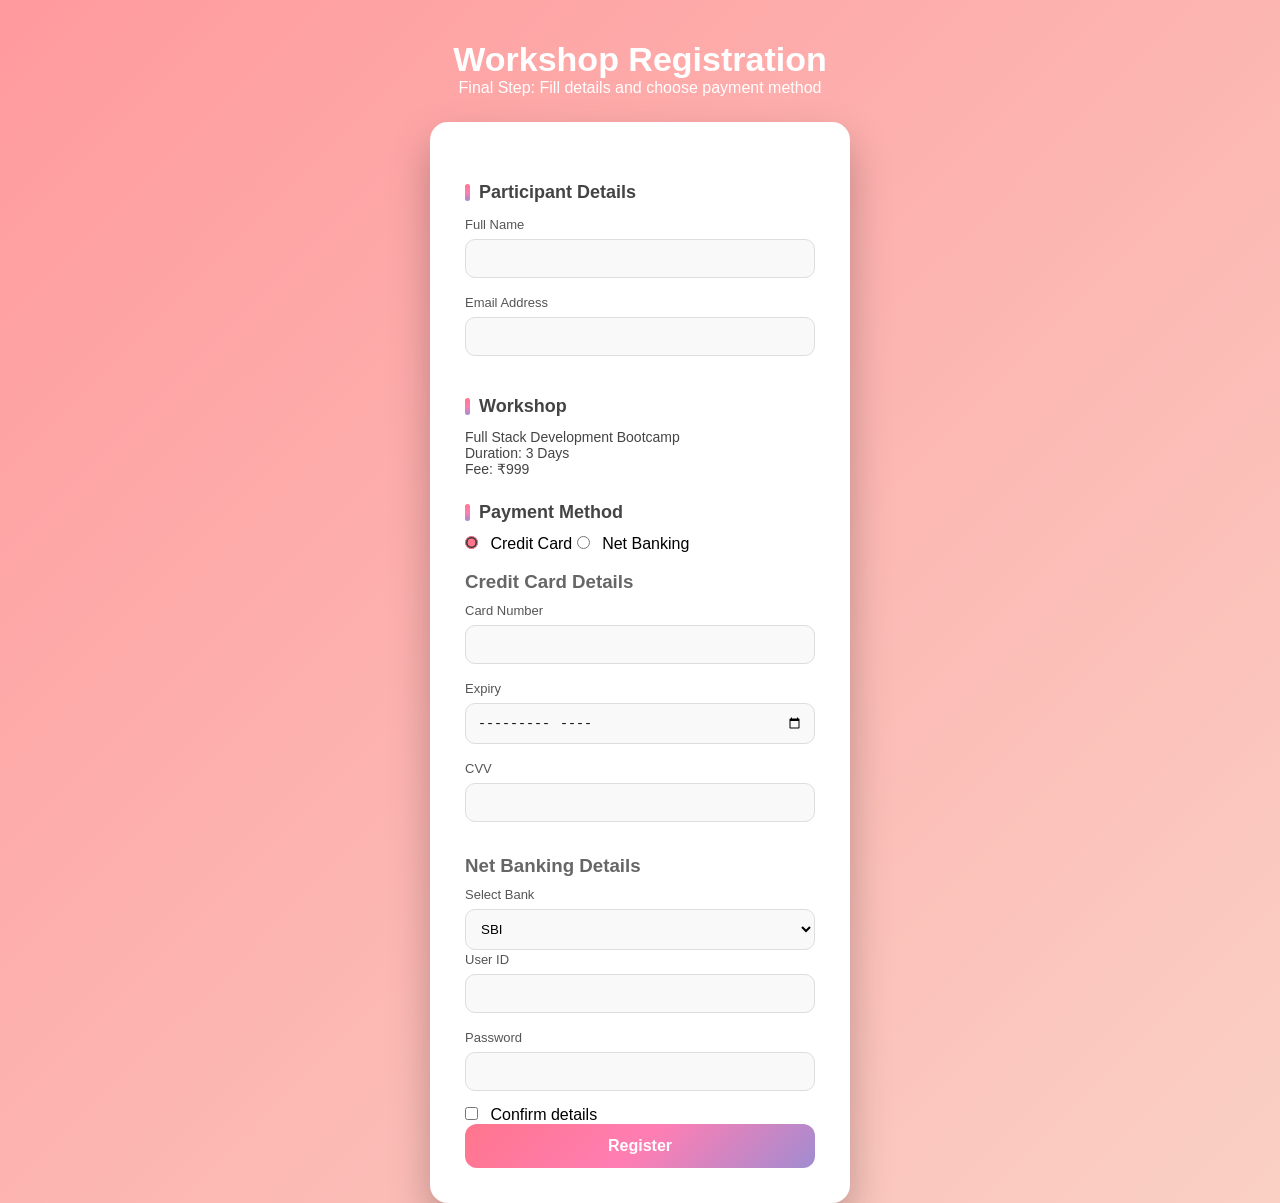
==== mod2/index.html @ 2493c2d2 "completed module 2" ====
<!DOCTYPE html>
<html lang="en">
<head>
    <meta charset="UTF-8">
    <meta name="viewport" content="width=device-width, initial-scale=1.0">
    <title>Workshop Registration</title>
    <link rel="stylesheet" href="style.css">
</head>
<body><h1>Workshop Registration</h1>
<p>Final Step: Fill details and choose payment method</p><form>

<h2>Participant Details</h2>

<label>Full Name</label><br>
<input type="text" required><br><br>

<label>Email Address</label><br>
<input type="email" required><br><br><h2>Workshop</h2>
<p>Full Stack Development Bootcamp</p>
<p>Duration: 3 Days</p>
<p>Fee: ₹999</p><h2>Payment Method</h2>

<input type="radio" name="pay" checked> Credit Card<br>
<input type="radio" name="pay"> Net Banking<br><br><h3>Credit Card Details</h3>

<label>Card Number</label><br>
<input type="text"><br><br>

<label>Expiry</label><br>
<input type="month"><br><br>

<label>CVV</label><br>
<input type="password"><br><br><h3>Net Banking Details</h3>

<label>Select Bank</label><br>
<select>
<option>SBI</option>
<option>HDFC</option>
<option>ICICI</option>
</select><br><br><label>User ID</label><br>
<input type="text"><br><br><label>Password</label><br>
<input type="password"><br><br><input type="checkbox" required> Confirm details<br><br><button type="submit">Register</button>

</form>

</body>
</html>
---- mod2/style.css ----
* {
    margin: 0;
    padding: 0;
    box-sizing: border-box;
}


body {
    font-family: 'Poppins', sans-serif;
    background: linear-gradient(135deg, #ff9a9e, #fad0c4, #a18cd1, #fbc2eb);
    background-size: 300% 300%;
    animation: gradientMove 8s ease infinite;
    min-height: 100vh;
    display: flex;
    flex-direction: column;
    align-items: center;
}


@keyframes gradientMove {
    0% { background-position: 0% 50%; }
    50% { background-position: 100% 50%; }
    100% { background-position: 0% 50%; }
}


h1 {
    margin-top: 40px;
    color: #fff;
    font-size: 34px;
    font-weight: 600;
}

body > p {
    color: #fff;
    margin-bottom: 25px;
}


form {
    background: #ffffff;
    width: 420px;
    padding: 35px;
    border-radius: 18px;
    box-shadow: 0 20px 40px rgba(0,0,0,0.25);
    transition: 0.3s;
}


form:hover {
    transform: translateY(-5px);
}


form h2 {
    margin-top: 25px;
    margin-bottom: 12px;
    color: #444;
    font-size: 18px;
    position: relative;
    padding-left: 14px;
}


form h2::before {
    content: "";
    position: absolute;
    left: 0;
    top: 2px;
    height: 80%;
    width: 5px;
    background: linear-gradient(#ff758c, #ff7eb3, #a18cd1);
    border-radius: 3px;
}

form h3 {
    margin-top: 18px;
    margin-bottom: 8px;
    color: #666;
}


label {
    font-size: 13px;
    color: #555;
}

input[type="text"],
input[type="email"],
input[type="password"],
input[type="month"],
select {
    width: 100%;
    padding: 11px;
    margin-top: 6px;
    border-radius: 10px;
    border: 1px solid #ddd;
    background: #f9f9f9;
    transition: 0.25s;
}


input:focus,
select:focus {
    border-color: #ff758c;
    background: #fff;
    box-shadow: 0 0 10px rgba(255, 117, 140, 0.4);
    outline: none;
}


input[type="radio"],
input[type="checkbox"] {
    margin-right: 8px;
    accent-color: #ff758c;
}


button {
    width: 100%;
    padding: 13px;
    border: none;
    border-radius: 12px;
    background: linear-gradient(135deg, #ff758c, #ff7eb3, #a18cd1);
    color: white;
    font-size: 16px;
    font-weight: 600;
    cursor: pointer;
    transition: 0.3s;
}

button:hover {
    transform: translateY(-3px);
    box-shadow: 0 12px 25px rgba(0,0,0,0.25);
}


button:active {
    transform: scale(0.97);
}


form p {
    font-size: 14px;
    color: #444;
}

br {
    display: none;
}

label + br + input,
input + br + br {
    margin-bottom: 15px;
}


@media (max-width: 500px) {
    form {
        width: 90%;
        padding: 25px;
    }

    h1 {
        font-size: 26px;
    }
}
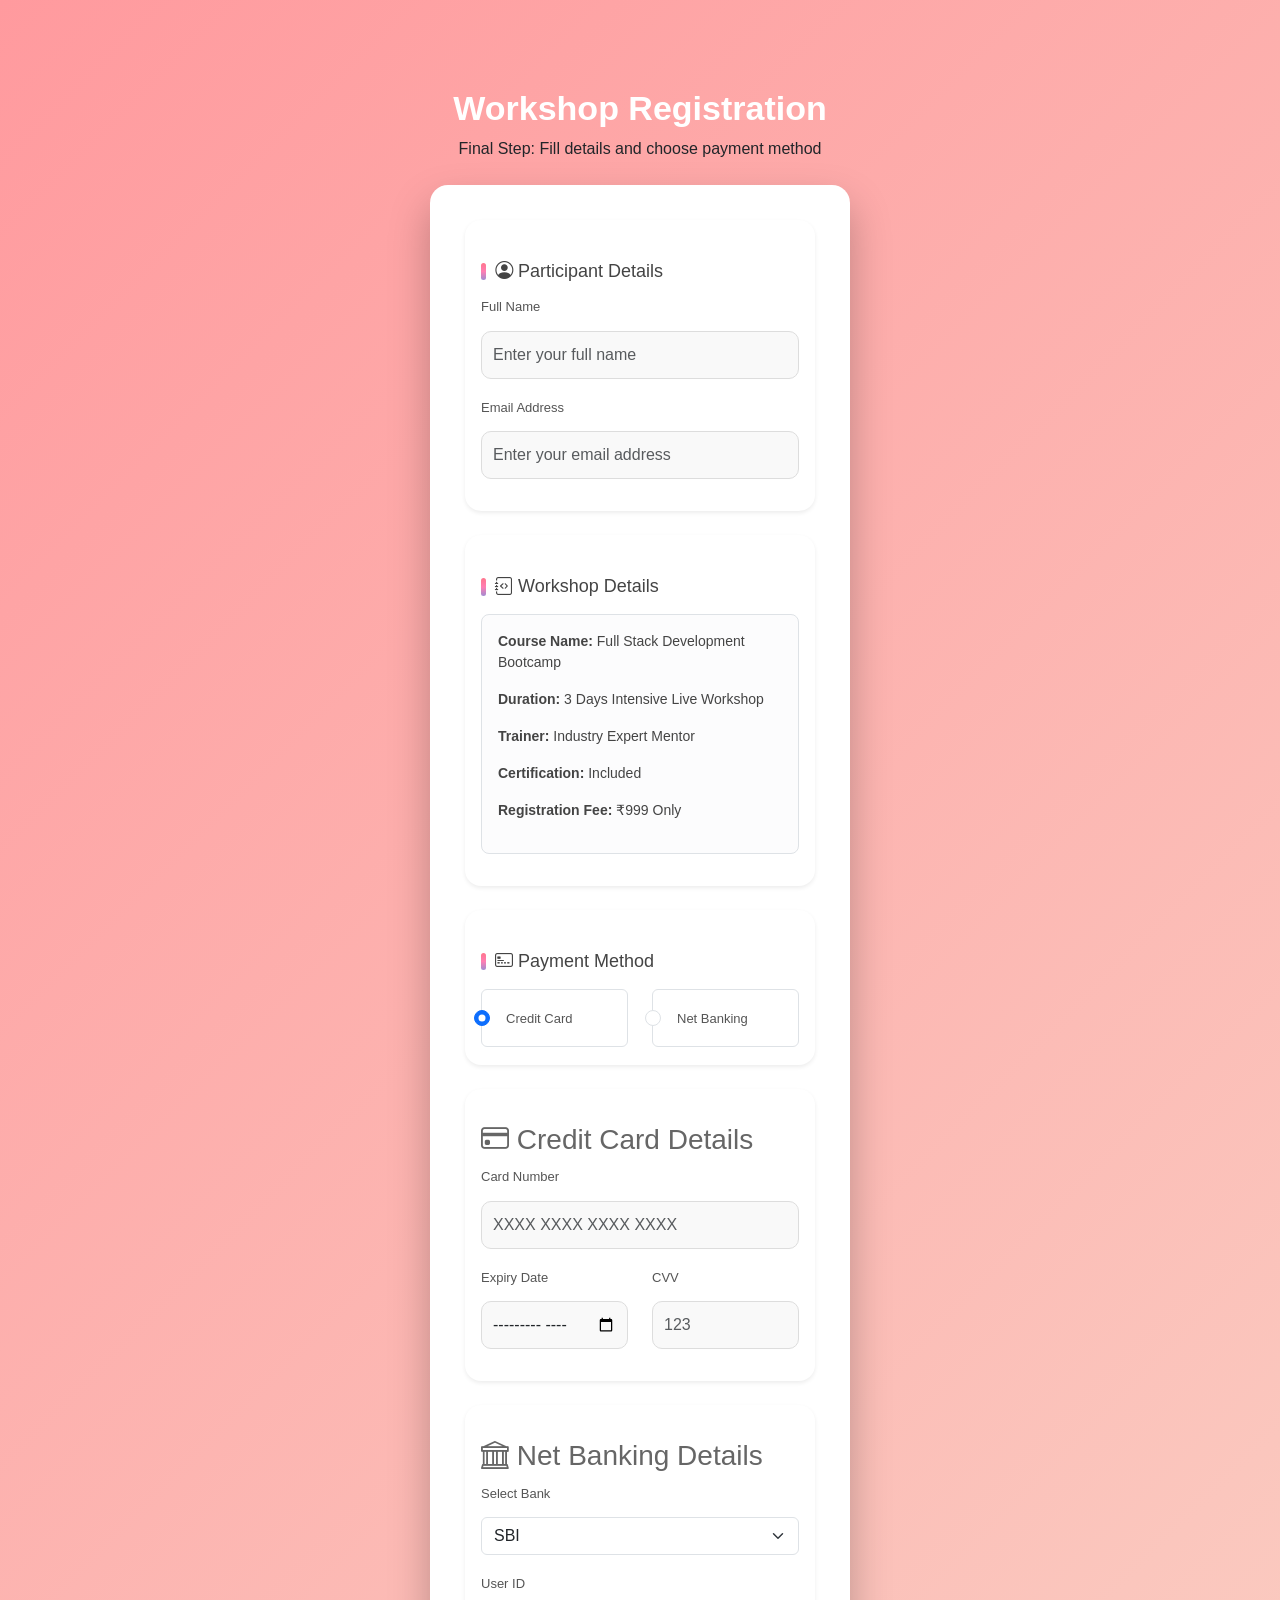
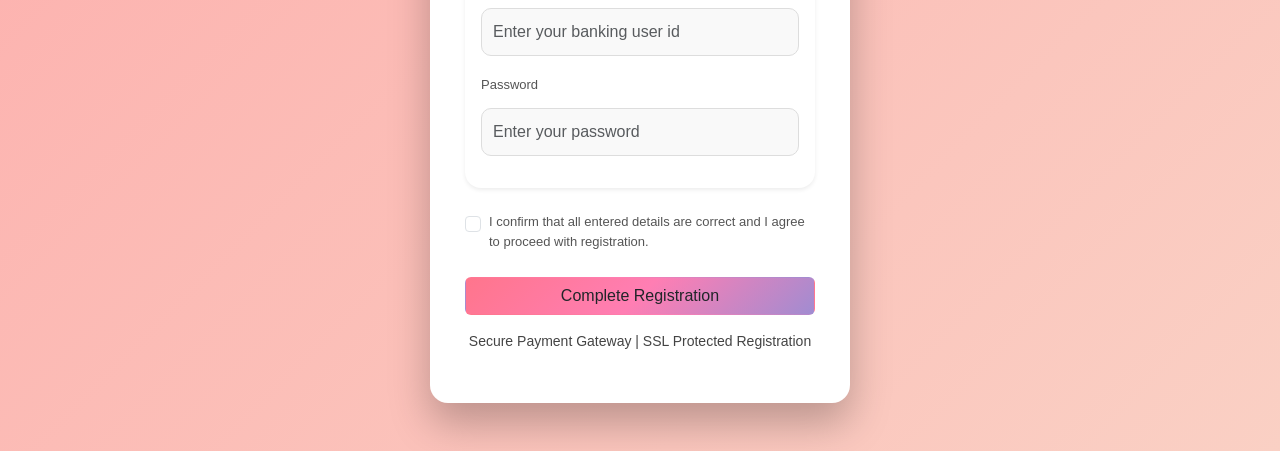
==== commit 068525fc: "Adding module3" ====
--- a/mod2/index.html
+++ b/mod2/index.html
@@ -4,44 +4,154 @@
     <meta charset="UTF-8">
     <meta name="viewport" content="width=device-width, initial-scale=1.0">
     <title>Workshop Registration</title>
+
+   
+    <link href="https://cdn.jsdelivr.net/npm/bootstrap@5.3.3/dist/css/bootstrap.min.css" rel="stylesheet">
+    
+
+    <link rel="stylesheet" href="https://cdn.jsdelivr.net/npm/bootstrap-icons@1.11.3/font/bootstrap-icons.min.css">
+
     <link rel="stylesheet" href="style.css">
 </head>
-<body><h1>Workshop Registration</h1>
-<p>Final Step: Fill details and choose payment method</p><form>
+<body>
 
-<h2>Participant Details</h2>
+<div class="container py-5">
 
-<label>Full Name</label><br>
-<input type="text" required><br><br>
+    
+    <div class="text-center mb-4">
+        <h1>Workshop Registration</h1>
+        <p>Final Step: Fill details and choose payment method</p>
+    </div>
 
-<label>Email Address</label><br>
-<input type="email" required><br><br><h2>Workshop</h2>
-<p>Full Stack Development Bootcamp</p>
-<p>Duration: 3 Days</p>
-<p>Fee: ₹999</p><h2>Payment Method</h2>
+    <form id="registrationForm" class="mx-auto">
 
-<input type="radio" name="pay" checked> Credit Card<br>
-<input type="radio" name="pay"> Net Banking<br><br><h3>Credit Card Details</h3>
+      
+        <div class="card mb-4 shadow-sm border-0 rounded-4">
+            <div class="card-body">
+                <h2><i class="bi bi-person-circle"></i> Participant Details</h2>
 
-<label>Card Number</label><br>
-<input type="text"><br><br>
+                <div class="mb-3">
+                    <label for="fullname" class="form-label">Full Name</label>
+                    <input type="text" id="fullname" class="form-control" placeholder="Enter your full name" required>
+                </div>
 
-<label>Expiry</label><br>
-<input type="month"><br><br>
+                <div class="mb-3">
+                    <label for="email" class="form-label">Email Address</label>
+                    <input type="email" id="email" class="form-control" placeholder="Enter your email address" required>
+                </div>
+            </div>
+        </div>
 
-<label>CVV</label><br>
-<input type="password"><br><br><h3>Net Banking Details</h3>
+      
+        <div class="card mb-4 shadow-sm border-0 rounded-4">
+            <div class="card-body">
+                <h2><i class="bi bi-journal-code"></i> Workshop Details</h2>
 
-<label>Select Bank</label><br>
-<select>
-<option>SBI</option>
-<option>HDFC</option>
-<option>ICICI</option>
-</select><br><br><label>User ID</label><br>
-<input type="text"><br><br><label>Password</label><br>
-<input type="password"><br><br><input type="checkbox" required> Confirm details<br><br><button type="submit">Register</button>
+                <div class="alert alert-light border rounded-3 mt-3">
+                    <p><strong>Course Name:</strong> Full Stack Development Bootcamp</p>
+                    <p><strong>Duration:</strong> 3 Days Intensive Live Workshop</p>
+                    <p><strong>Trainer:</strong> Industry Expert Mentor</p>
+                    <p><strong>Certification:</strong> Included</p>
+                    <p><strong>Registration Fee:</strong> ₹999 Only</p>
+                </div>
+            </div>
+        </div>
 
-</form>
+        <div class="card mb-4 shadow-sm border-0 rounded-4">
+            <div class="card-body">
+                <h2><i class="bi bi-credit-card-2-front"></i> Payment Method</h2>
 
+                <div class="row mt-3">
+                    <div class="col-6">
+                        <div class="form-check border rounded p-3">
+                            <input class="form-check-input" type="radio" name="pay" id="credit" checked>
+                            <label class="form-check-label ms-2" for="credit">
+                                Credit Card
+                            </label>
+                        </div>
+                    </div>
+
+                    <div class="col-6">
+                        <div class="form-check border rounded p-3">
+                            <input class="form-check-input" type="radio" name="pay" id="netbanking">
+                            <label class="form-check-label ms-2" for="netbanking">
+                                Net Banking
+                            </label>
+                        </div>
+                    </div>
+                </div>
+            </div>
+        </div>
+
+        
+        <div class="card mb-4 shadow-sm border-0 rounded-4" id="creditSection">
+            <div class="card-body">
+                <h3><i class="bi bi-credit-card"></i> Credit Card Details</h3>
+
+                <div class="mb-3">
+                    <label for="cardnumber" class="form-label">Card Number</label>
+                    <input type="text" id="cardnumber" class="form-control" placeholder="XXXX XXXX XXXX XXXX">
+                </div>
+
+                <div class="row">
+                    <div class="col-md-6 mb-3">
+                        <label for="expiry" class="form-label">Expiry Date</label>
+                        <input type="month" id="expiry" class="form-control">
+                    </div>
+
+                    <div class="col-md-6 mb-3">
+                        <label for="cvv" class="form-label">CVV</label>
+                        <input type="password" id="cvv" class="form-control" placeholder="123">
+                    </div>
+                </div>
+            </div>
+        </div>
+
+        
+        <div class="card mb-4 shadow-sm border-0 rounded-4" id="bankSection">
+            <div class="card-body">
+                <h3><i class="bi bi-bank"></i> Net Banking Details</h3>
+
+                <div class="mb-3">
+                    <label for="bank" class="form-label">Select Bank</label>
+                    <select id="bank" class="form-select">
+                        <option>SBI</option>
+                        <option>HDFC</option>
+                        <option>ICICI</option>
+                    </select>
+                </div>
+
+                <div class="mb-3">
+                    <label for="userid" class="form-label">User ID</label>
+                    <input type="text" id="userid" class="form-control" placeholder="Enter your banking user id">
+                </div>
+
+                <div class="mb-3">
+                    <label for="bankpass" class="form-label">Password</label>
+                    <input type="password" id="bankpass" class="form-control" placeholder="Enter your password">
+                </div>
+            </div>
+        </div>
+
+       
+        <div class="form-check mb-4">
+            <input class="form-check-input" type="checkbox" id="confirm" required>
+            <label class="form-check-label" for="confirm">
+                I confirm that all entered details are correct and I agree to proceed with registration.
+            </label>
+        </div>
+
+        <button type="submit" class="btn w-100">Complete Registration</button>
+
+       
+        <p class="text-center mt-3 small">
+            Secure Payment Gateway | SSL Protected Registration
+        </p>
+
+    </form>
+</div>
+
+
+<script src="https://cdn.jsdelivr.net/npm/bootstrap@5.3.3/dist/js/bootstrap.bundle.min.js"></script>
 </body>
 </html>
